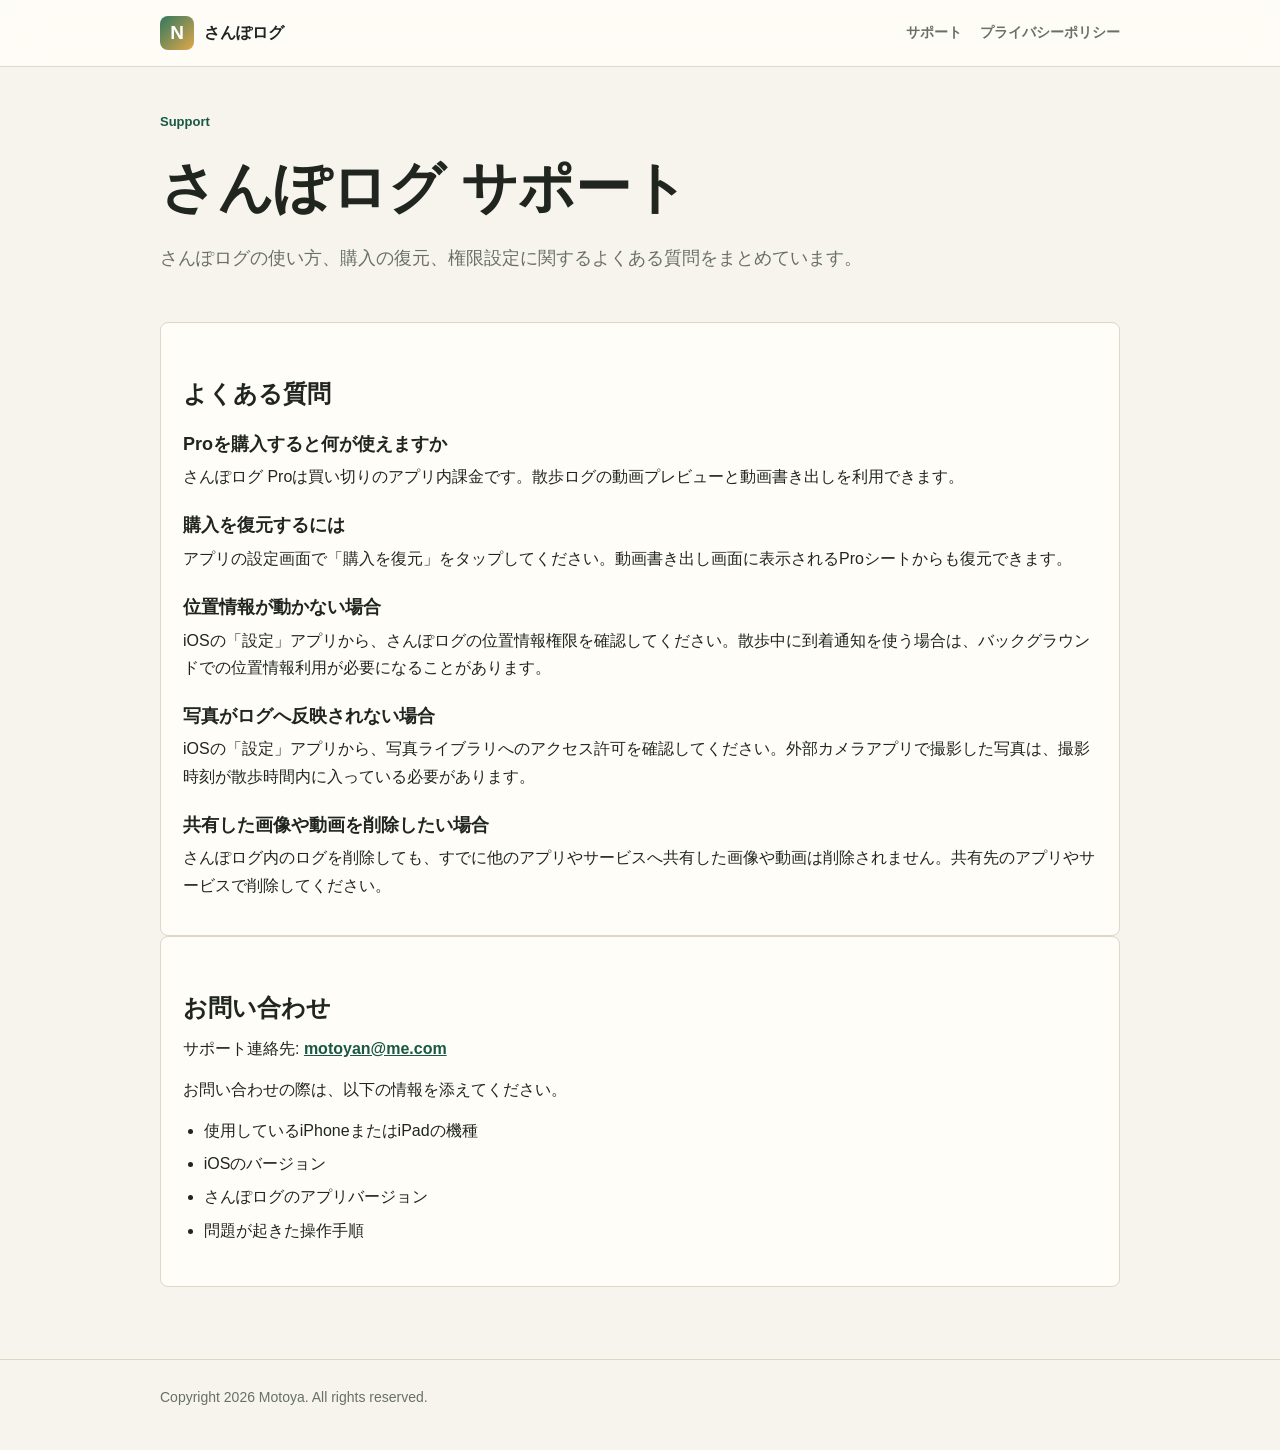
==== support.html @ 0aa3362c "Add files via upload" ====
<!doctype html>
<html lang="ja">
<head>
  <meta http-equiv="Content-Type" content="text/html; charset=utf-8">
  <meta name="viewport" content="width=device-width, initial-scale=1">
  <title>さんぽログ サポート</title>
  <meta name="description" content="さんぽログのサポート情報、よくある質問、問い合わせ前に確認する内容を掲載しています。">
  <link rel="stylesheet" type="text/css" href="./styles.css">
</head>
<body>
  <div class="site-header">
    <div class="nav">
      <a class="brand" href="./index.html">
        <span class="brand-mark">N</span>
        <span>さんぽログ</span>
      </a>
      <a class="nav-link" href="./support.html">サポート</a>
      <a class="nav-link" href="./privacy.html">プライバシーポリシー</a>
    </div>
  </div>

  <div class="page">
    <div class="hero">
      <p class="eyebrow">Support</p>
      <h1>さんぽログ サポート</h1>
      <p class="lede">さんぽログの使い方、購入の復元、権限設定に関するよくある質問をまとめています。</p>
    </div>

    <div class="panel">
      <h2>よくある質問</h2>

      <h3>Proを購入すると何が使えますか</h3>
      <p>さんぽログ Proは買い切りのアプリ内課金です。散歩ログの動画プレビューと動画書き出しを利用できます。</p>

      <h3>購入を復元するには</h3>
      <p>アプリの設定画面で「購入を復元」をタップしてください。動画書き出し画面に表示されるProシートからも復元できます。</p>

      <h3>位置情報が動かない場合</h3>
      <p>iOSの「設定」アプリから、さんぽログの位置情報権限を確認してください。散歩中に到着通知を使う場合は、バックグラウンドでの位置情報利用が必要になることがあります。</p>

      <h3>写真がログへ反映されない場合</h3>
      <p>iOSの「設定」アプリから、写真ライブラリへのアクセス許可を確認してください。外部カメラアプリで撮影した写真は、撮影時刻が散歩時間内に入っている必要があります。</p>

      <h3>共有した画像や動画を削除したい場合</h3>
      <p>さんぽログ内のログを削除しても、すでに他のアプリやサービスへ共有した画像や動画は削除されません。共有先のアプリやサービスで削除してください。</p>
    </div>

    <div class="panel">
      <h2>お問い合わせ</h2>
      <p>サポート連絡先: <a href="mailto:motoyan@me.com">motoyan@me.com</a></p>
      <p>お問い合わせの際は、以下の情報を添えてください。</p>
      <ul>
        <li>使用しているiPhoneまたはiPadの機種</li>
        <li>iOSのバージョン</li>
        <li>さんぽログのアプリバージョン</li>
        <li>問題が起きた操作手順</li>
      </ul>
    </div>
  </div>

  <div class="site-footer">
    <div class="footer-inner">
      <p>Copyright 2026 Motoya. All rights reserved.</p>
    </div>
  </div>
</body>
</html>
---- styles.css ----
:root {
  color-scheme: light;
  --bg: #f7f4ed;
  --paper: #fffdf8;
  --ink: #20251f;
  --muted: #687067;
  --line: #ded7c8;
  --accent: #31785f;
  --accent-dark: #185844;
  --soft: #e8f1e9;
}

* {
  box-sizing: border-box;
}

body {
  margin: 0;
  background: var(--bg);
  color: var(--ink);
  font-family: -apple-system, BlinkMacSystemFont, "Hiragino Sans", "Yu Gothic", "YuGothic", "Segoe UI", sans-serif;
  line-height: 1.7;
}

a {
  color: var(--accent-dark);
  font-weight: 700;
}

.site-header {
  border-bottom: 1px solid var(--line);
  background: rgba(255, 253, 248, 0.88);
  backdrop-filter: blur(14px);
  position: sticky;
  top: 0;
  z-index: 10;
}

.nav {
  width: min(960px, calc(100% - 32px));
  margin: 0 auto;
  min-height: 66px;
  display: flex;
  align-items: center;
  gap: 18px;
}

.brand {
  display: inline-flex;
  align-items: center;
  gap: 10px;
  margin-right: auto;
  text-decoration: none;
  color: var(--ink);
  font-weight: 800;
}

.brand-mark {
  width: 34px;
  height: 34px;
  border-radius: 8px;
  display: grid;
  place-items: center;
  color: #fff;
  background: linear-gradient(135deg, #31785f, #e1a84a);
  font-size: 19px;
}

.nav-link {
  color: var(--muted);
  text-decoration: none;
  font-size: 14px;
}

.nav-link[aria-current="page"] {
  color: var(--accent-dark);
}

.page {
  width: min(960px, calc(100% - 32px));
  margin: 0 auto;
  padding: 44px 0 72px;
}

.hero {
  display: grid;
  gap: 20px;
  margin-bottom: 34px;
}

.eyebrow {
  color: var(--accent-dark);
  font-size: 13px;
  font-weight: 800;
  letter-spacing: 0;
  margin: 0;
}

h1,
h2,
h3 {
  line-height: 1.25;
  letter-spacing: 0;
}

h1 {
  font-size: clamp(34px, 5vw, 56px);
  margin: 0;
}

h2 {
  font-size: 24px;
  margin: 34px 0 12px;
}

h3 {
  font-size: 18px;
  margin: 24px 0 8px;
}

p {
  margin: 0 0 14px;
}

ul {
  margin: 8px 0 20px;
  padding-left: 1.3em;
}

li {
  margin: 6px 0;
}

.lede {
  color: var(--muted);
  font-size: 18px;
  max-width: 720px;
}

.panel {
  background: var(--paper);
  border: 1px solid var(--line);
  border-radius: 8px;
  padding: 22px;
}

.grid {
  display: grid;
  grid-template-columns: repeat(3, minmax(0, 1fr));
  gap: 14px;
}

.callout {
  background: var(--soft);
  border: 1px solid #cbdcca;
  border-radius: 8px;
  padding: 18px;
}

.button-row {
  display: flex;
  flex-wrap: wrap;
  gap: 12px;
  margin-top: 8px;
}

.button {
  display: inline-flex;
  align-items: center;
  min-height: 44px;
  padding: 0 16px;
  border-radius: 8px;
  background: var(--accent);
  color: #fff;
  text-decoration: none;
  font-weight: 800;
}

.button.secondary {
  background: transparent;
  color: var(--accent-dark);
  border: 1px solid var(--line);
}

.meta {
  color: var(--muted);
  font-size: 14px;
}

.site-footer {
  border-top: 1px solid var(--line);
  padding: 26px 0;
  color: var(--muted);
  font-size: 14px;
}

.footer-inner {
  width: min(960px, calc(100% - 32px));
  margin: 0 auto;
}

@media (max-width: 720px) {
  .nav {
    align-items: flex-start;
    flex-direction: column;
    padding: 14px 0;
  }

  .brand {
    margin-right: 0;
  }

  .grid {
    grid-template-columns: 1fr;
  }

  .page {
    padding-top: 32px;
  }
}
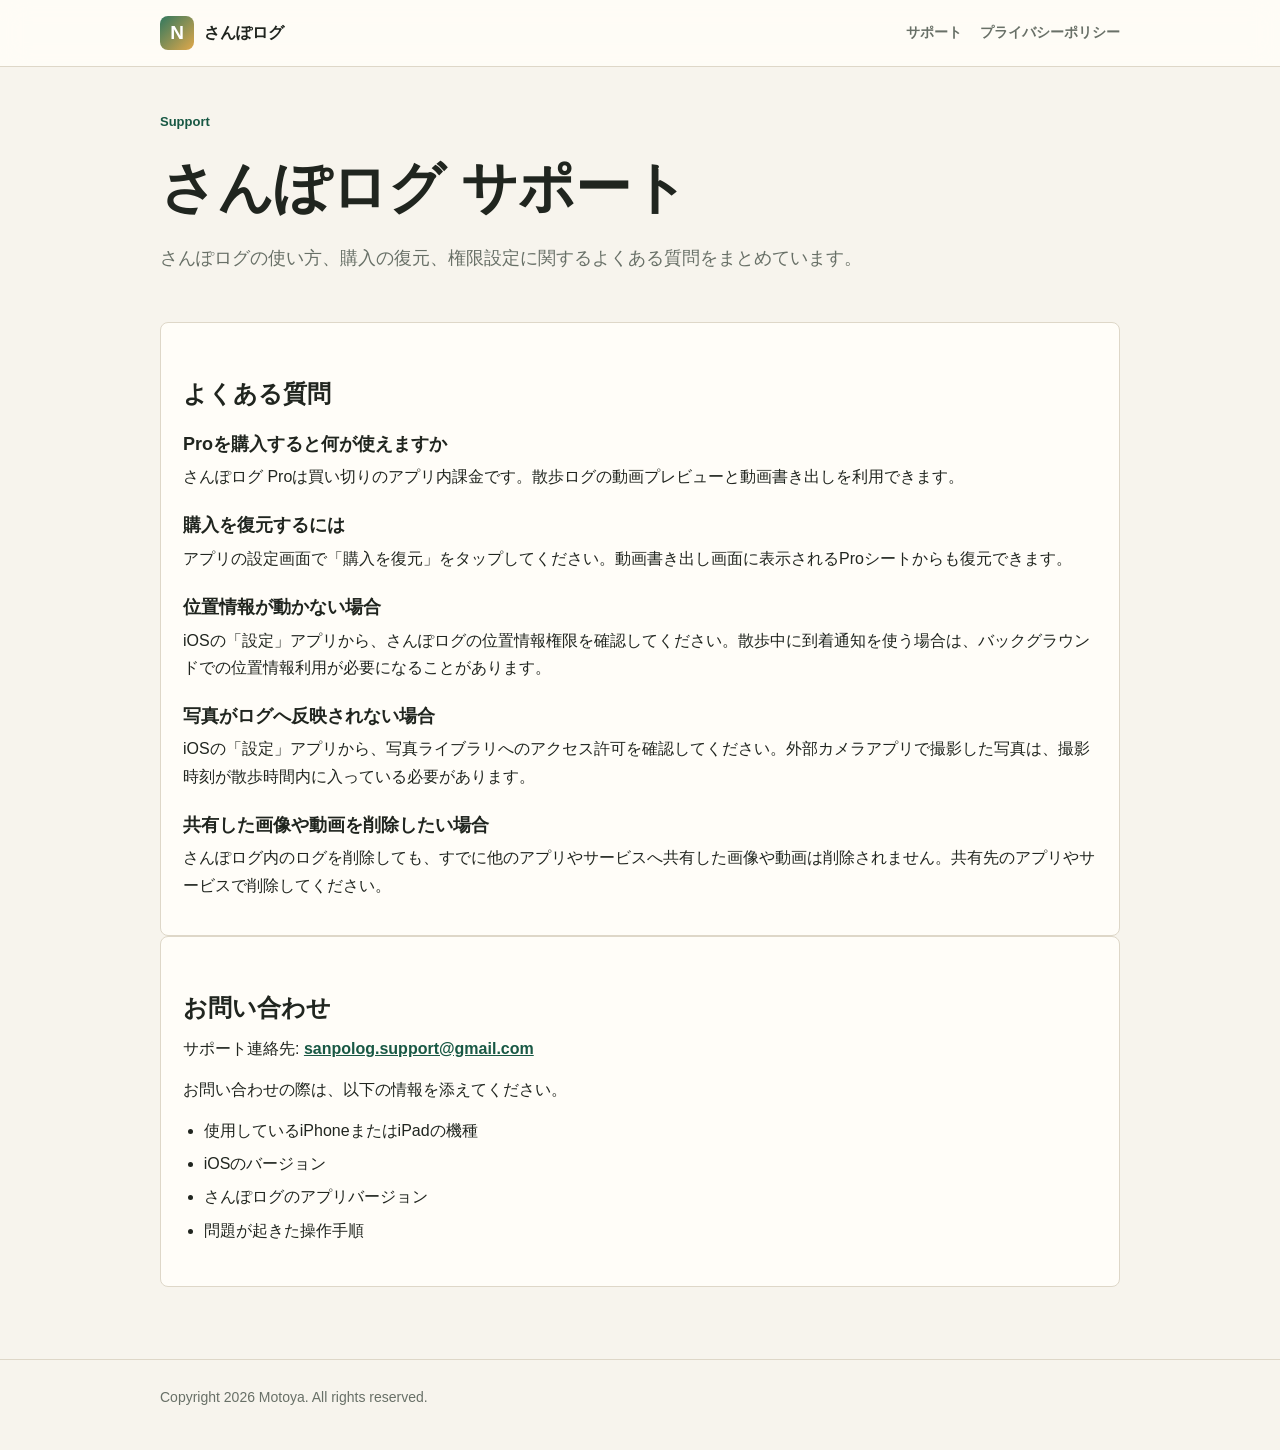
==== commit 0321b3c8: "Update support.html" ====
--- a/support.html
+++ b/support.html
@@ -47,7 +47,7 @@
 
     <div class="panel">
       <h2>お問い合わせ</h2>
-      <p>サポート連絡先: <a href="mailto:motoyan@me.com">motoyan@me.com</a></p>
+      <p>サポート連絡先: <a href="mailto:sanpolog.support@gmail.com">sanpolog.support@gmail.com</a></p>
       <p>お問い合わせの際は、以下の情報を添えてください。</p>
       <ul>
         <li>使用しているiPhoneまたはiPadの機種</li>
